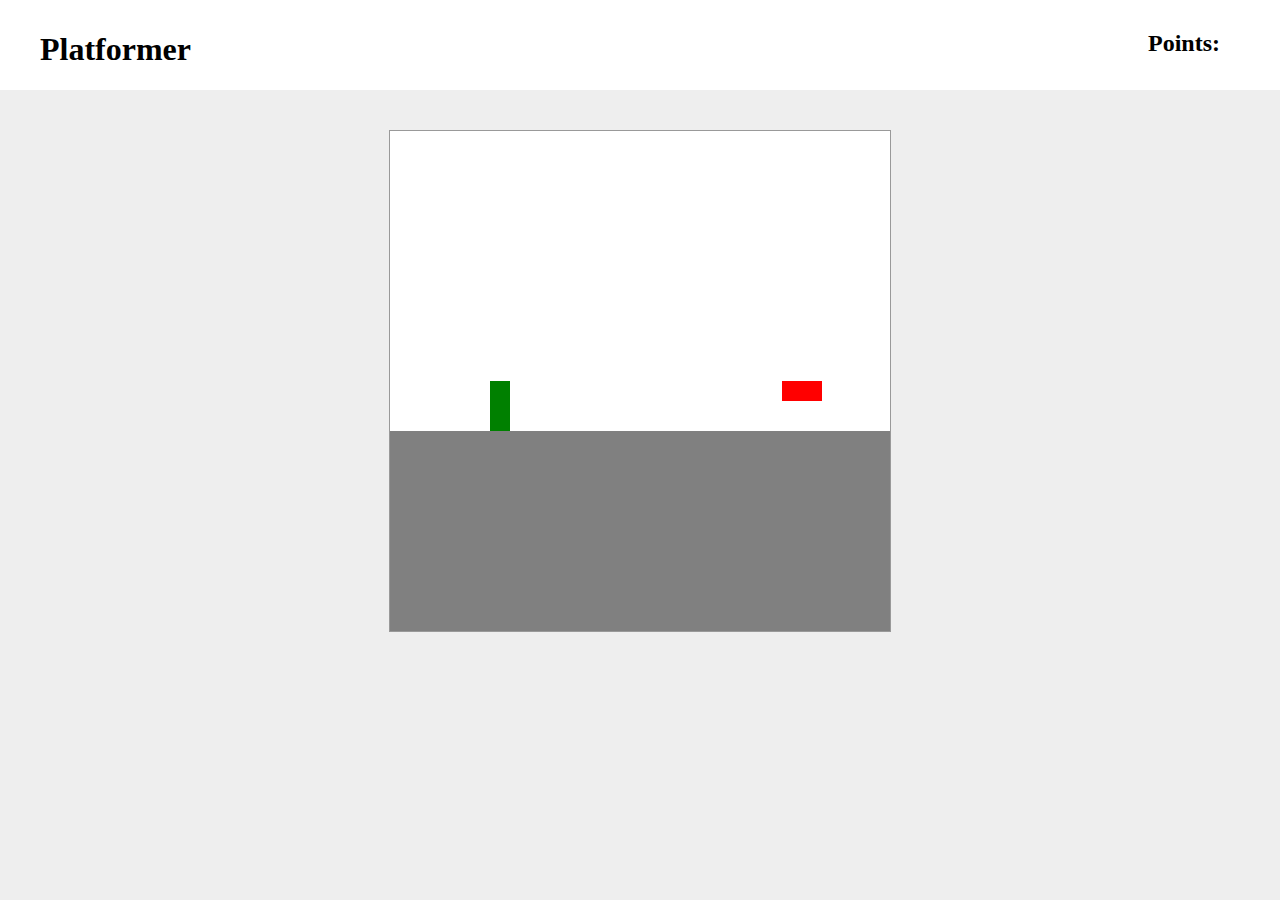
==== platform.html @ 32ca561a "display points in nav bar" ====
<!DOCTYPE html>
<html>
  <head>
    <meta charset="utf-8" value="√">
    <title>Platformer</title>
    <link href="style.css" type="text/css" rel="stylesheet"/>
  </head>

  <body>

    <nav>
      <div class="float-left">
        <h1>Platformer</h1>
      </div>
      <div class="float-right">
        <h2> Points: <span id="points"> </span></h2>
      </div>
    </nav>

    <canvas id="board" width="500px" height="500px">
    </canvas>

  <script src="script.js">
  </script>
</body>
</html>
---- style.css ----
nav {
	background-color: white;
	text-align: center;
	height: 80px;
	margin-top: -20px;
	padding-top: 30px;
	margin-bottom: 40px;
	padding-left: 40px;
	padding-right: 60px;
}

.float-left {
	float: left;
}
.float-right {
	float: right;
}

body {
	background-color: #eee;
	margin: 0;
	padding: 0;
}

canvas {
	border: 1px solid #999;
	margin: 10px auto;
	display: block;
	background-color: white;
}
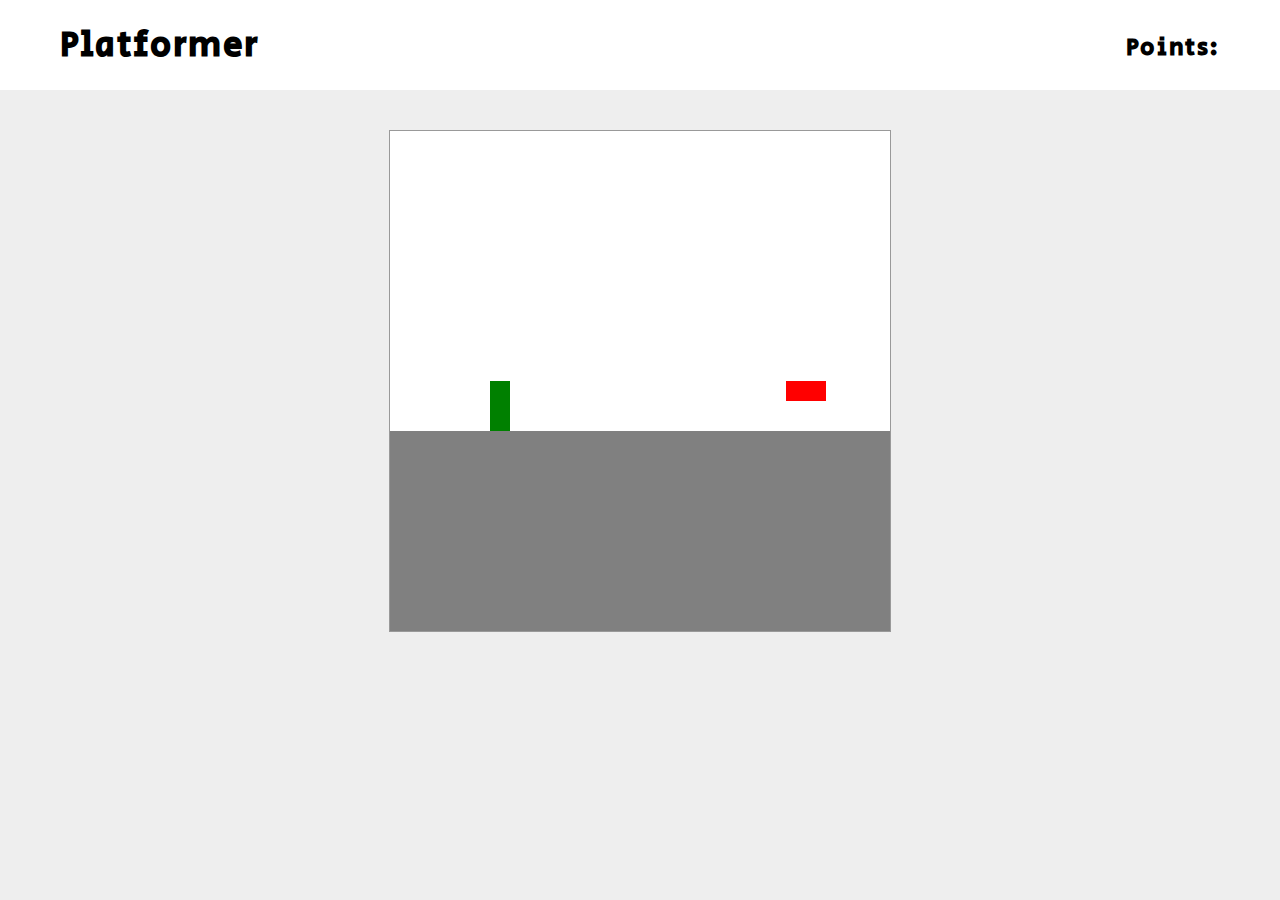
==== commit f3b7a242: "Add new font and fix nav" ====
--- a/platform.html
+++ b/platform.html
@@ -3,6 +3,7 @@
   <head>
     <meta charset="utf-8" value="√">
     <title>Platformer</title>
+    <link href="https://fonts.googleapis.com/css?family=Secular+One" rel="stylesheet">
     <link href="style.css" type="text/css" rel="stylesheet"/>
   </head>
 
--- a/style.css
+++ b/style.css
@@ -5,7 +5,7 @@
 	margin-top: -20px;
 	padding-top: 30px;
 	margin-bottom: 40px;
-	padding-left: 40px;
+	padding-left: 60px;
 	padding-right: 60px;
 }
 
@@ -16,10 +16,17 @@
 	float: right;
 }
 
+h1 {
+	font-size: 35px;
+	margin-top: 10px;
+}
+
 body {
 	background-color: #eee;
 	margin: 0;
 	padding: 0;
+	font-family: 'Secular One', sans-serif;
+	letter-spacing: 0.1em;
 }
 
 canvas {
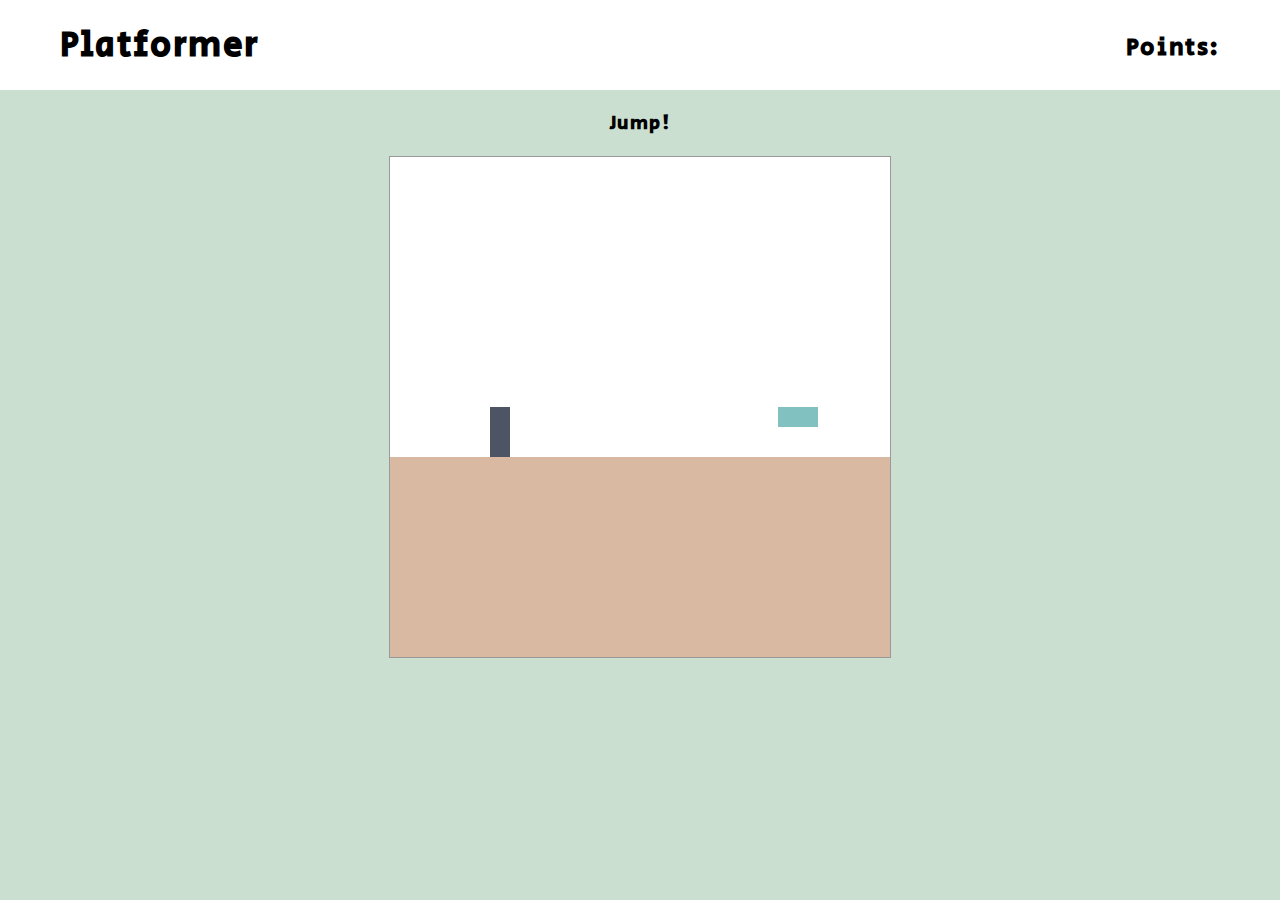
==== commit 9173837f: "colors" ====
--- a/platform.html
+++ b/platform.html
@@ -18,6 +18,8 @@
       </div>
     </nav>
 
+    <h3>Jump!</h3>
+
     <canvas id="board" width="500px" height="500px">
     </canvas>
 
--- a/style.css
+++ b/style.css
@@ -4,7 +4,7 @@
 	height: 80px;
 	margin-top: -20px;
 	padding-top: 30px;
-	margin-bottom: 40px;
+	margin-bottom: 20px;
 	padding-left: 60px;
 	padding-right: 60px;
 }
@@ -21,8 +21,12 @@
 	margin-top: 10px;
 }
 
+h3 {
+	text-align: center;
+}
+
 body {
-	background-color: #eee;
+	background-color: #cbdfd1;
 	margin: 0;
 	padding: 0;
 	font-family: 'Secular One', sans-serif;
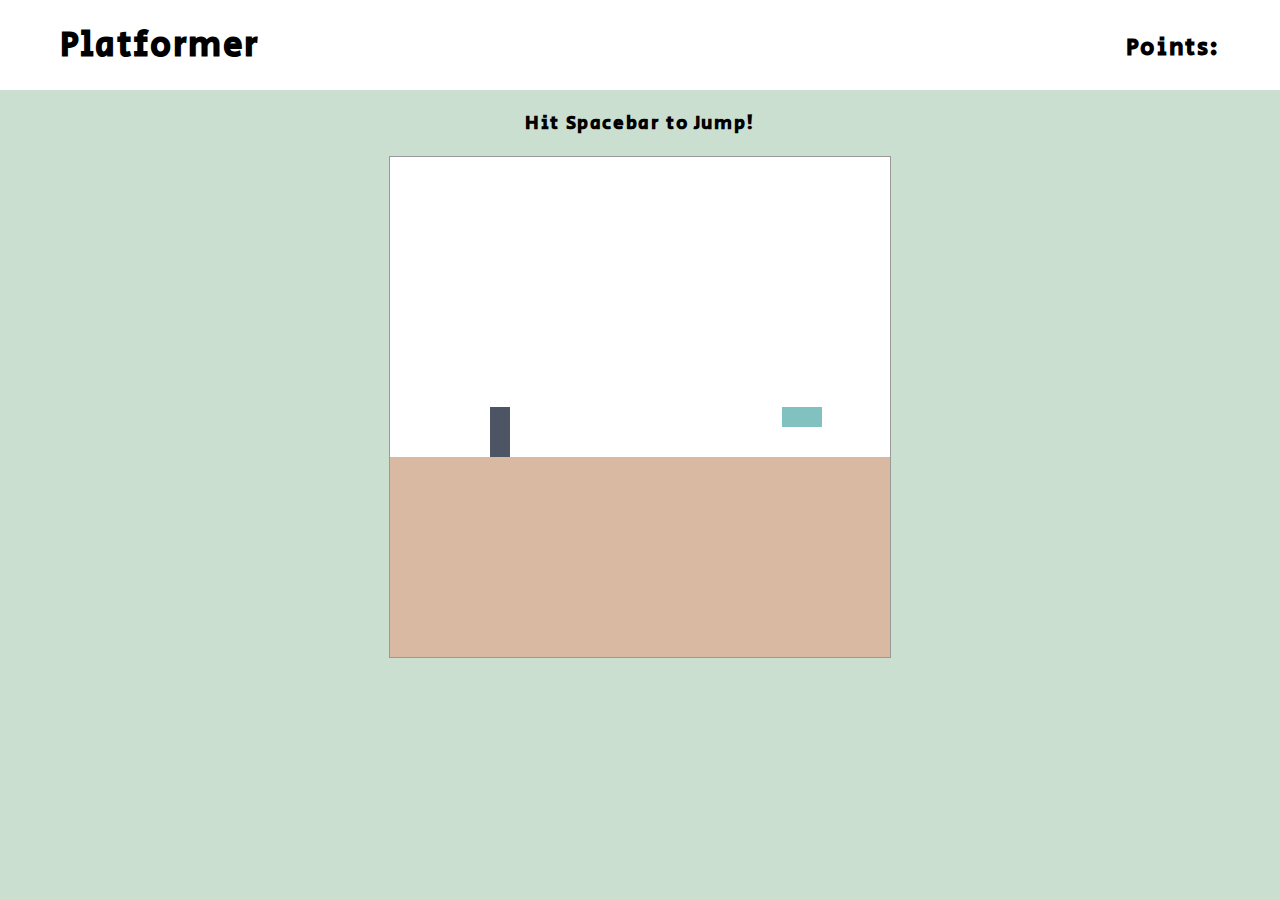
==== commit f2f03523: "Merge pull request #8 from Stefanouweneel/confuser" ====
--- a/platform.html
+++ b/platform.html
@@ -18,7 +18,7 @@
       </div>
     </nav>
 
-    <h3>Jump!</h3>
+    <h3>Hit Spacebar to Jump!</h3>
 
     <canvas id="board" width="500px" height="500px">
     </canvas>
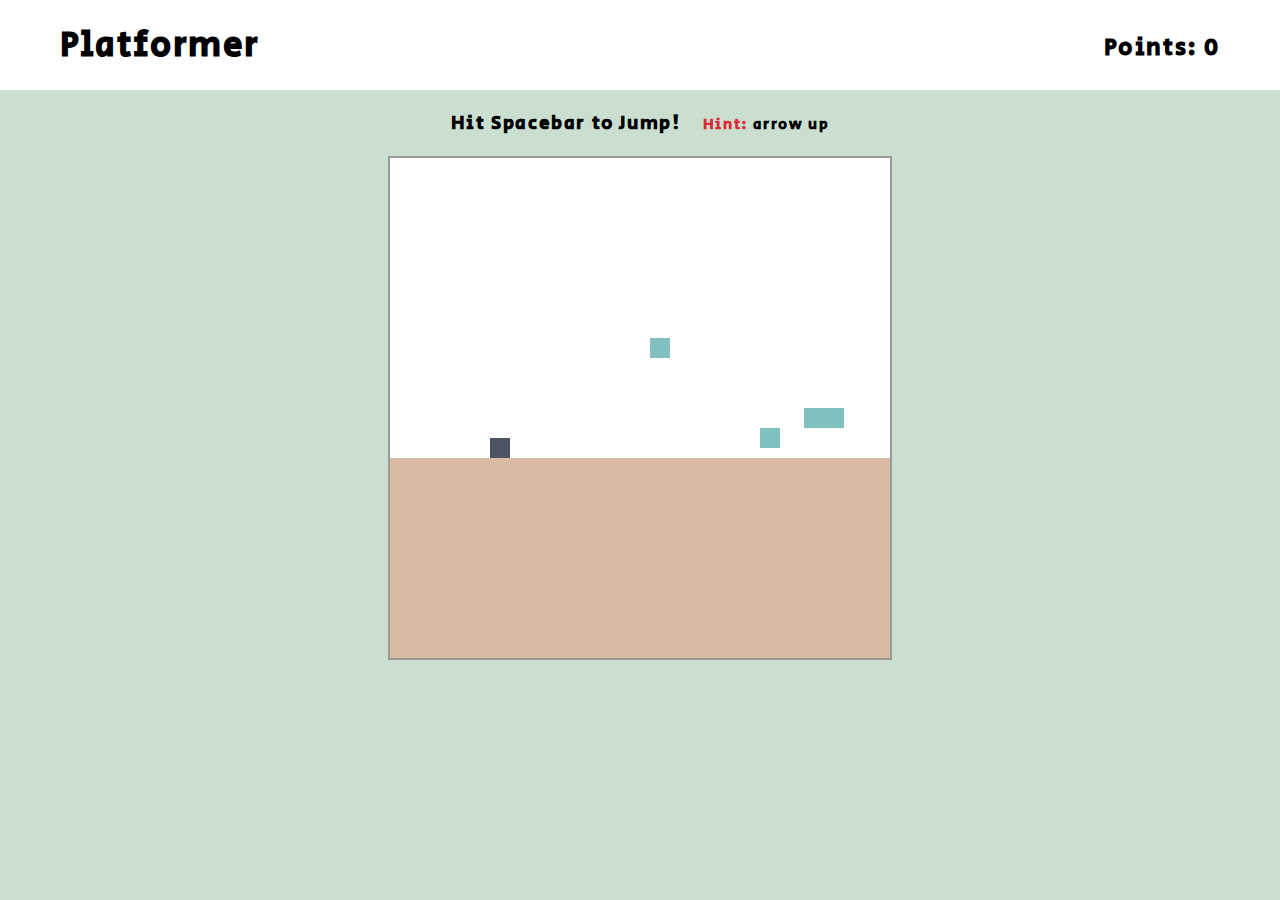
==== commit 70840dd2: "Merge pull request #9 from Stefanouweneel/confuserpoints" ====
--- a/platform.html
+++ b/platform.html
@@ -18,7 +18,7 @@
       </div>
     </nav>
 
-    <h3>Hit Spacebar to Jump!</h3>
+    <h3>Hit Spacebar to Jump! &nbsp;&nbsp;&nbsp;<span class="smaller-text"><span class="confuser">Hint:</span> arrow up</span></h3>
 
     <canvas id="board" width="500px" height="500px">
     </canvas>
--- a/style.css
+++ b/style.css
@@ -14,6 +14,13 @@
 }
 .float-right {
 	float: right;
+}
+
+.confuser {
+	color: #db2b39;
+}
+.smaller-text {
+	font-size: 15px;
 }
 
 h1 {
@@ -34,7 +41,7 @@
 }
 
 canvas {
-	border: 1px solid #999;
+	border: 2px solid #999;
 	margin: 10px auto;
 	display: block;
 	background-color: white;
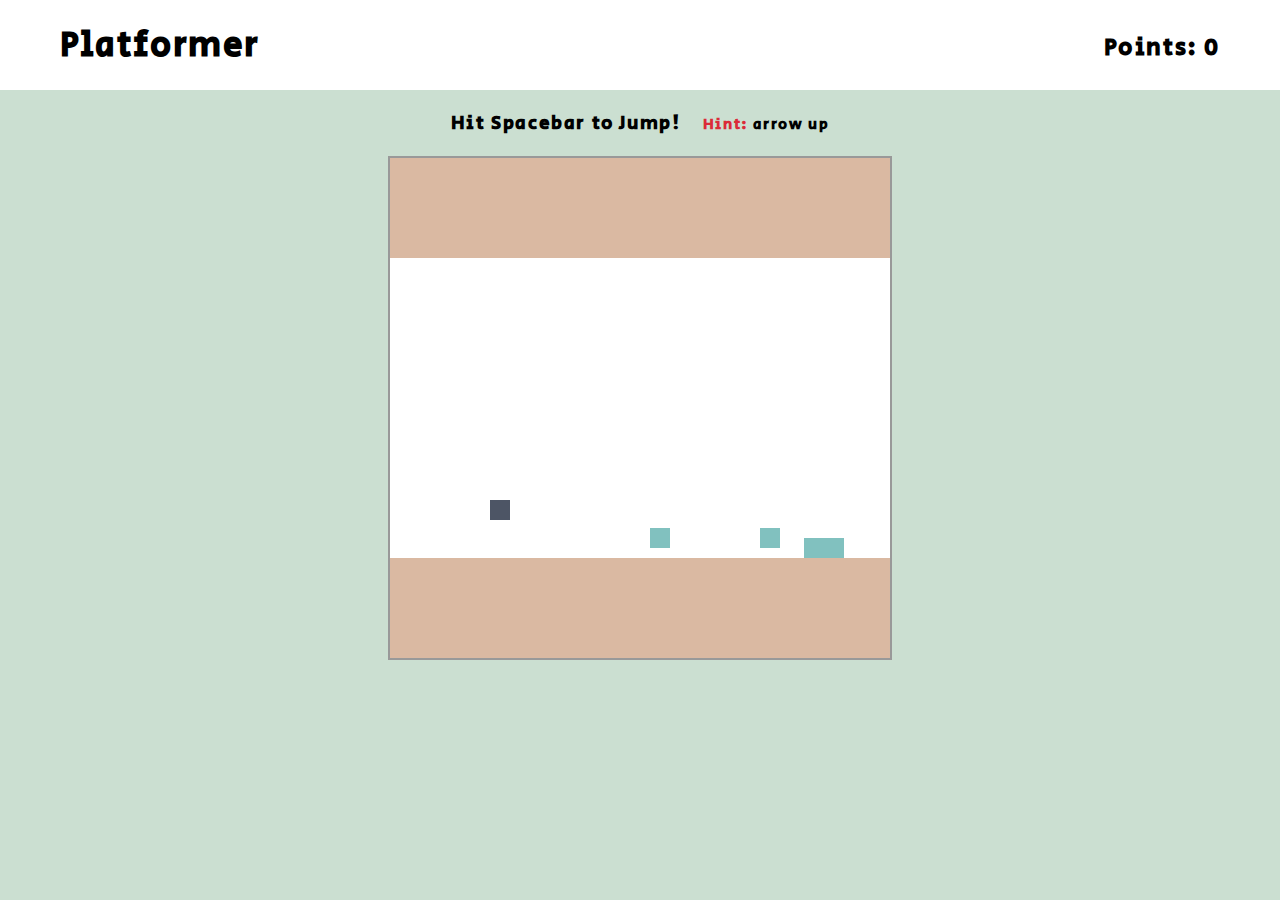
==== commit e83aef76: "Merge pull request #11 from Stefanouweneel/lastthings" ====
--- a/platform.html
+++ b/platform.html
@@ -2,7 +2,7 @@
 <html>
   <head>
     <meta charset="utf-8" value="√">
-    <title>Platformer</title>
+    <title>ConfuZr</title>
     <link href="https://fonts.googleapis.com/css?family=Secular+One" rel="stylesheet">
     <link href="style.css" type="text/css" rel="stylesheet"/>
   </head>
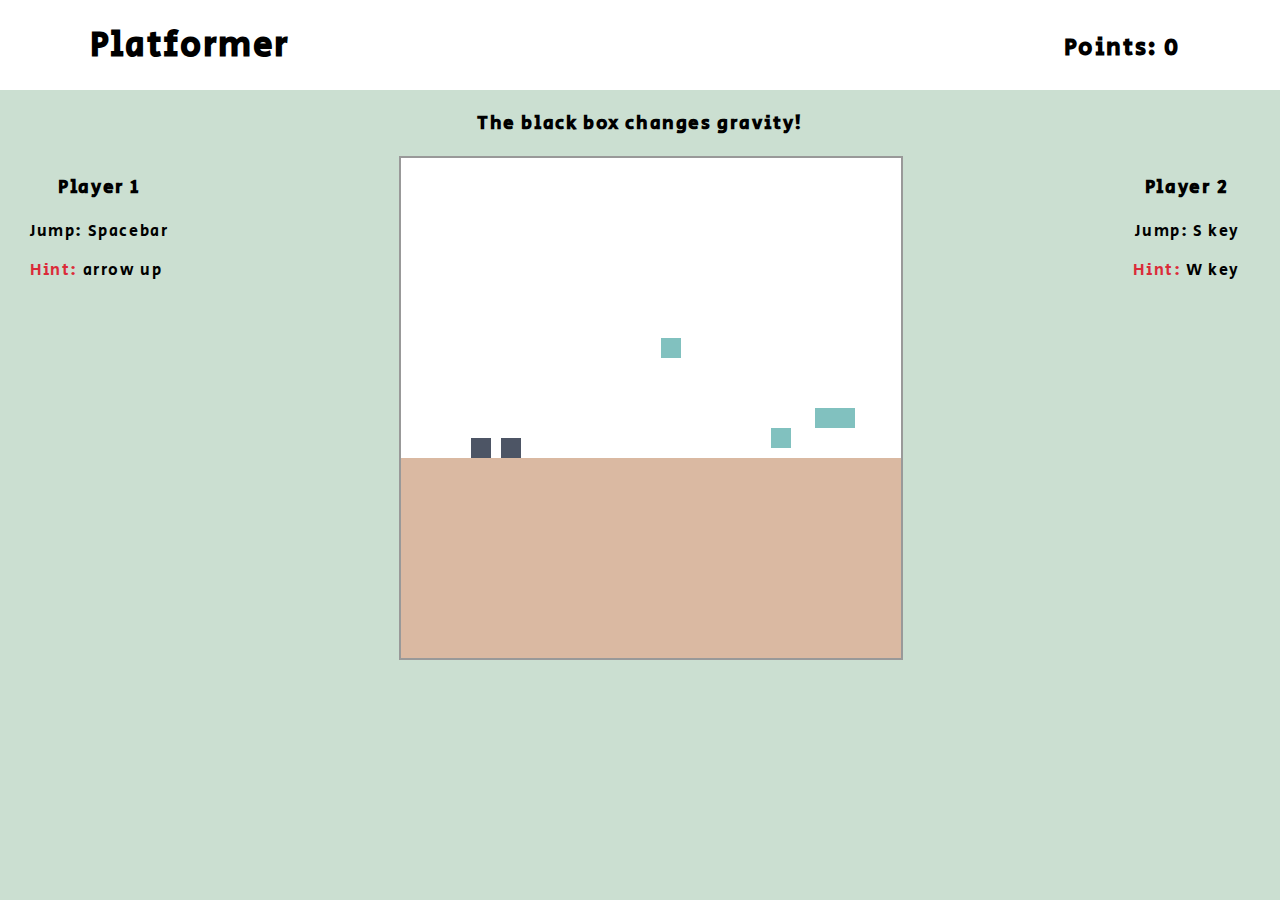
==== commit 2b0e7031: "player 2 instructions" ====
--- a/platform.html
+++ b/platform.html
@@ -18,7 +18,23 @@
       </div>
     </nav>
 
-    <h3>Hit Spacebar to Jump! &nbsp;&nbsp;&nbsp;<span class="smaller-text"><span class="confuser">Hint:</span> arrow up</span></h3>
+    <h3>The black box changes gravity!</h3>
+
+    <div class="container">
+      <div class="float-left">
+        <h3>Player 1</h3>
+        <p>Jump: Spacebar </p>
+        <p><span class="confuser">Hint:</span> arrow up</p>
+      </div>
+      <div class="float-right">
+        <h3>Player 2</h3>
+        <p>Jump: S key </p>
+        <p><span class="confuser">Hint:</span> W key</p>
+      </div>
+    </div>
+
+
+
 
     <canvas id="board" width="500px" height="500px">
     </canvas>
--- a/style.css
+++ b/style.css
@@ -11,9 +11,13 @@
 
 .float-left {
 	float: left;
+	margin-left: 30px;
+	text-align: left;
 }
 .float-right {
 	float: right;
+	margin-right: 40px;
+	text-align: right;
 }
 
 .confuser {
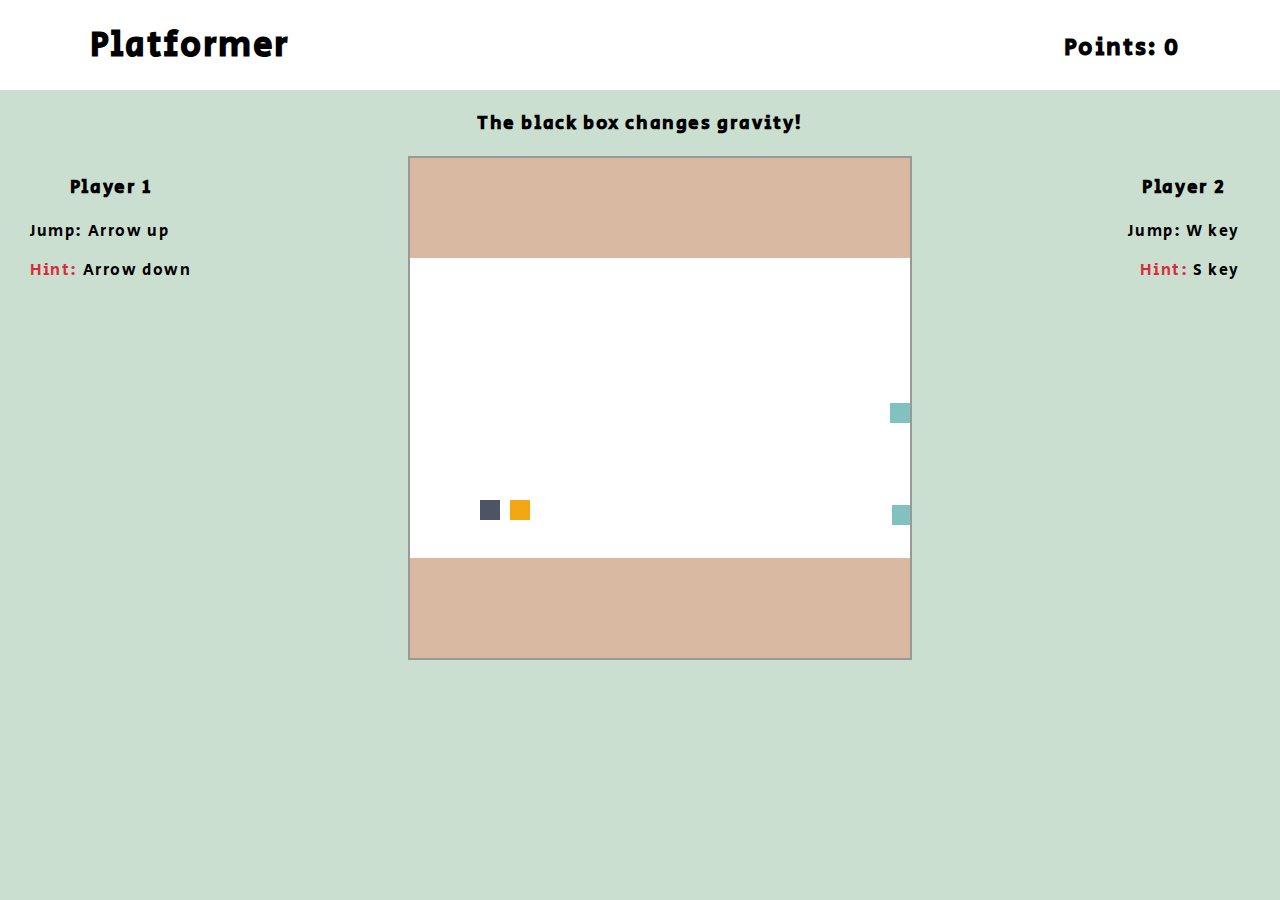
==== commit 47000f81: "change keys" ====
--- a/platform.html
+++ b/platform.html
@@ -23,13 +23,13 @@
     <div class="container">
       <div class="float-left">
         <h3>Player 1</h3>
-        <p>Jump: Spacebar </p>
-        <p><span class="confuser">Hint:</span> arrow up</p>
+        <p>Jump: Arrow up </p>
+        <p><span class="confuser">Hint:</span> Arrow down</p>
       </div>
       <div class="float-right">
         <h3>Player 2</h3>
-        <p>Jump: S key </p>
-        <p><span class="confuser">Hint:</span> W key</p>
+        <p>Jump: W key </p>
+        <p><span class="confuser">Hint:</span> S key</p>
       </div>
     </div>
 
